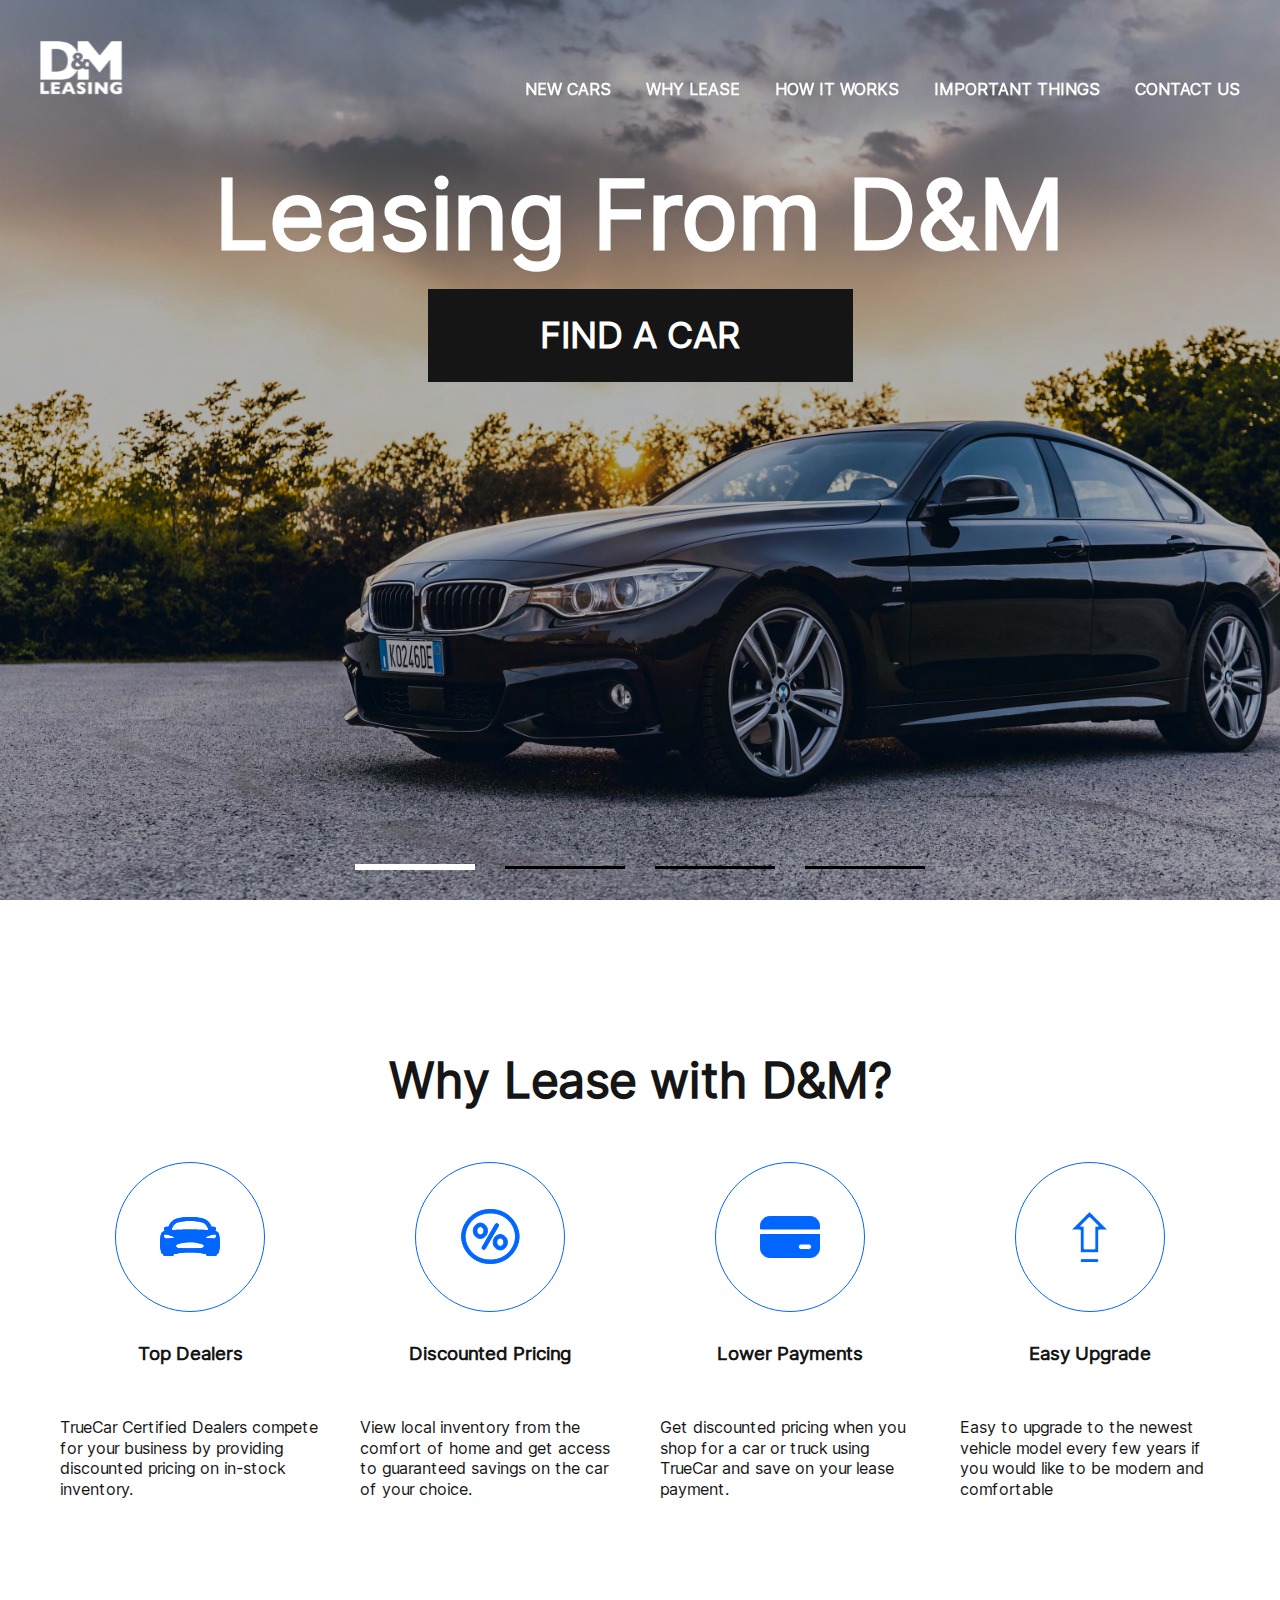
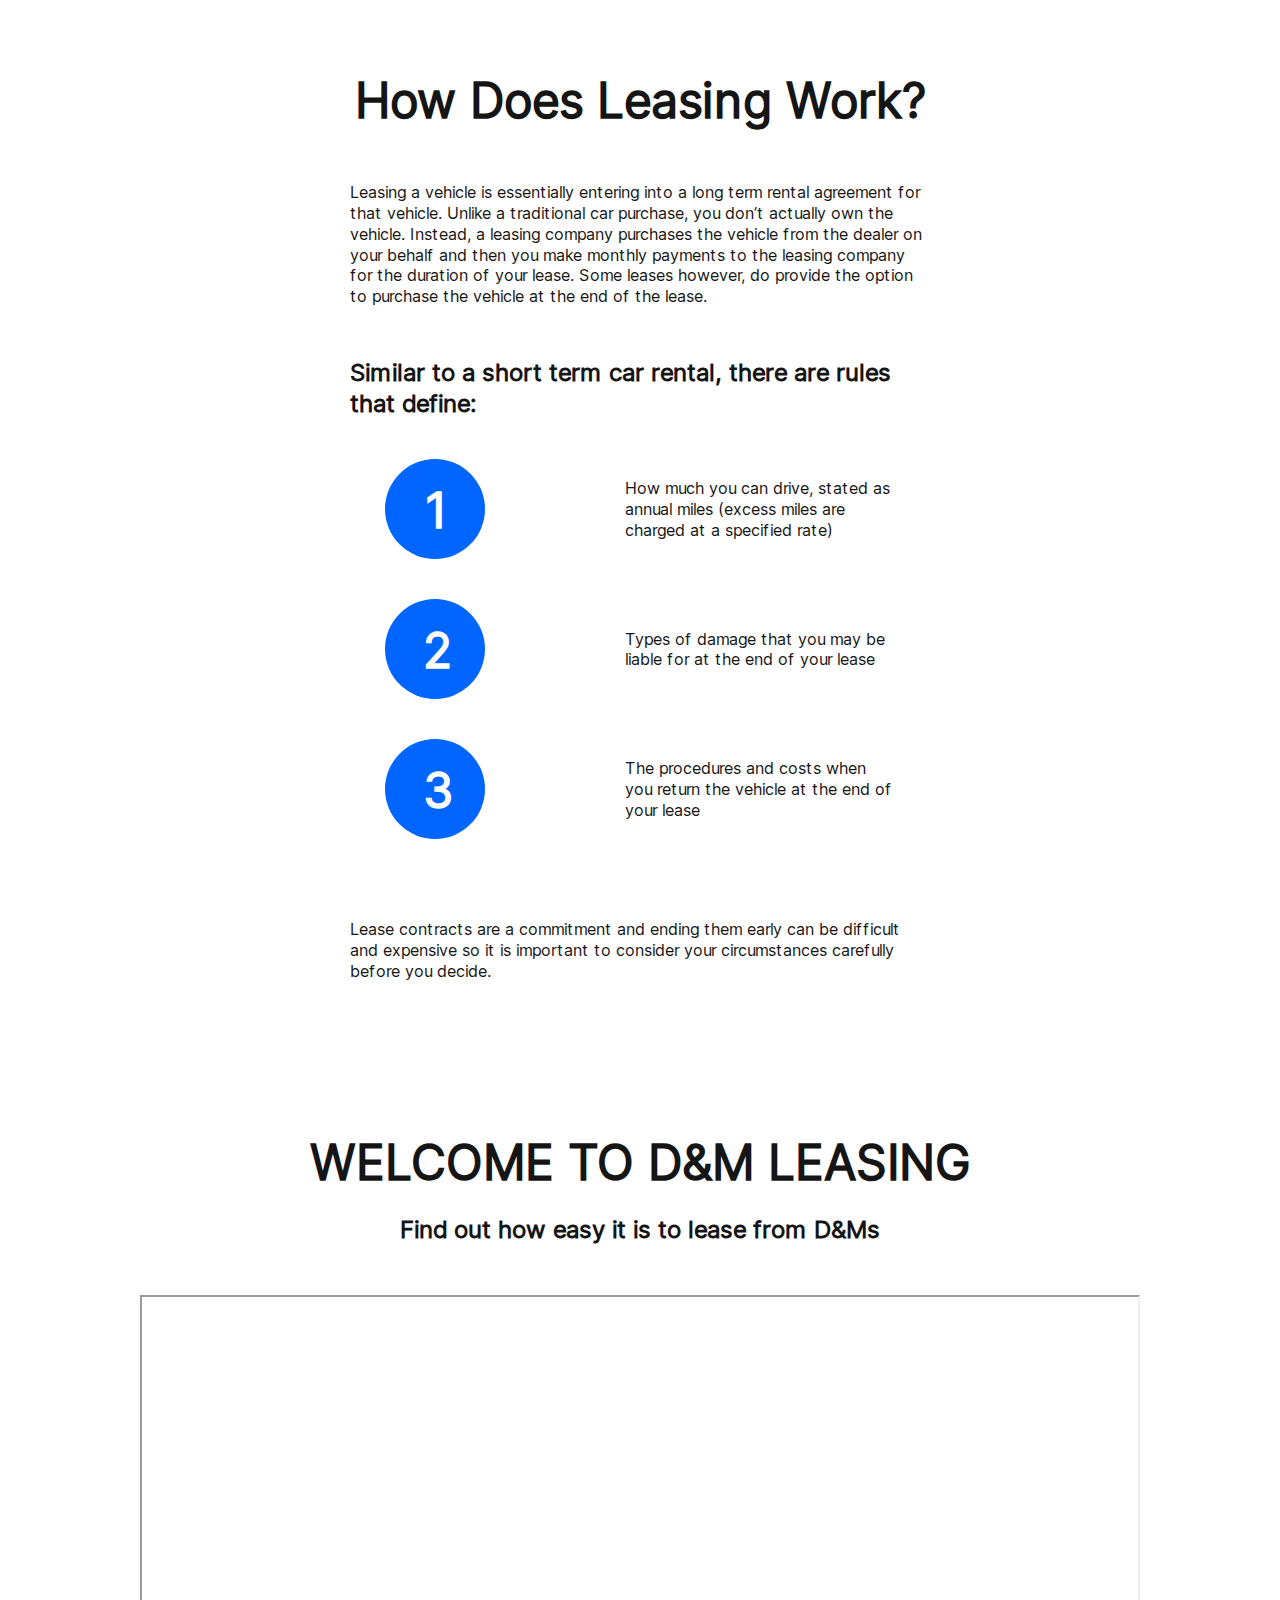
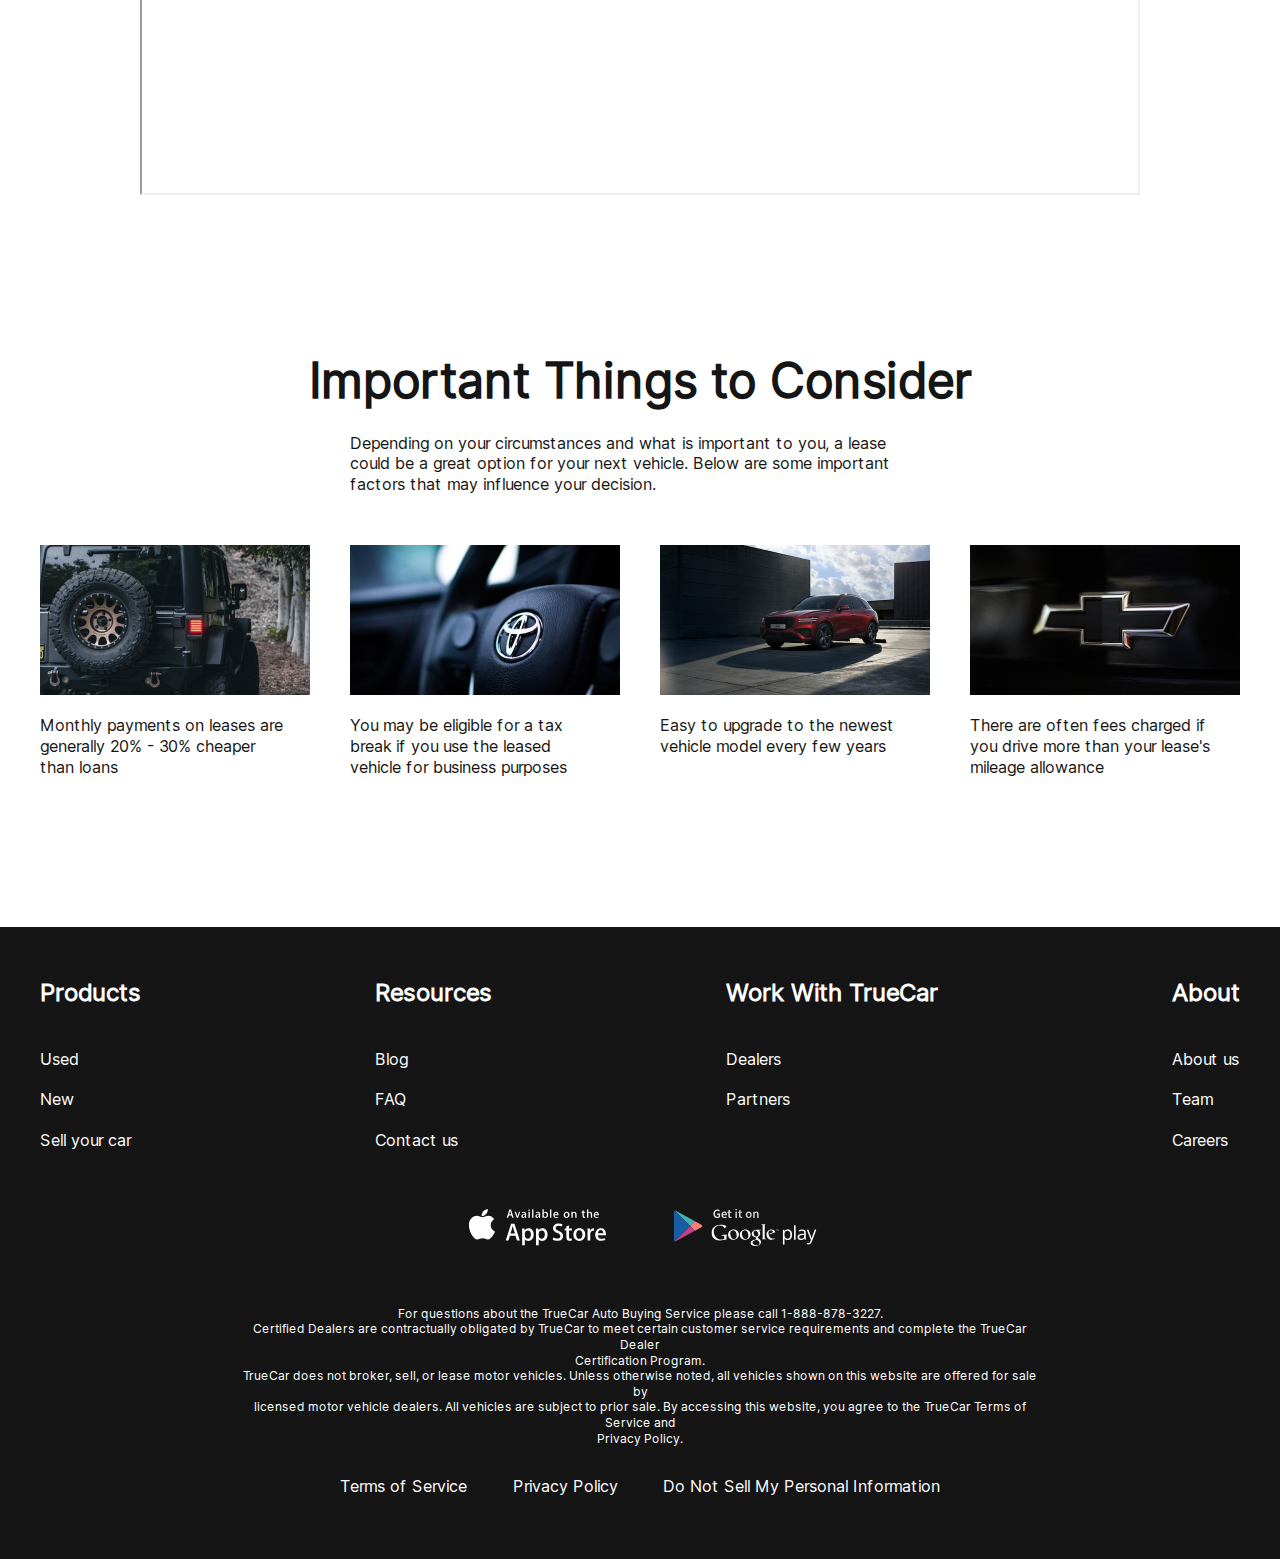
==== lease-cars_site/index.html @ ea1d6a27 "leaser-site" ====
<!DOCTYPE html>
<html lang="en">
<head>
	<meta charset="UTF-8">
	<meta http-equiv="X-UA-Compatible" content="IE=edge">
	<meta name="viewport" content="width=device-width, initial-scale=1.0">

	<link rel="stylesheet" href="normalize.css" type="text/css">
	<link rel="stylesheet" href="сommon.css" type="text/css">
	<link rel="stylesheet" href="page_index/index.css" type="text/css">

	<link rel="stylesheet" href="ready_elements/header/header.css" type="text/css">
	<link rel="stylesheet" href="ready_elements/footer/footer.css" type="text/css">

	<script defer src="ready_elements/header/header-burger.js"></script>
	<script defer src="ready_elements/slider/slider.js"></script>
	<script defer src="ready_elements/header/header-blackout.js"></script>

	<title>D&M</title>
</head>
<body>
	
	<header class="header">
		<div class="container">
			<nav class="nav">
				<a class="nav__logo-link" href="index.html">
					<img src="common_images/logo.svg" alt="Logotype" class="nav__logo-img">
				</a>
				<ul class="menu">
					<li class="menu__item"><a href="page_catalog/catalog.html" class="menu__link" target="_blank">NEW CARS</a></li>
					<li class="menu__item"><a href="#why-lease" class="menu__link">WHY LEASE</a></li>
					<li class="menu__item"><a href="#how-work" class="menu__link">HOW IT WORKS</a></li>
					<li class="menu__item"><a href="#important" class="menu__link">IMPORTANT THINGS</a></li>
					<li class="menu__item"><a href="page_contacts/contacts.html" class="menu__link" target="_blank">CONTACT US</a></li>
				</ul>
				<button class="menu__bureger" onclick="buregerClick()">
					<span class="menu__line menu__line-1"></span>
					<span class="menu__line menu__line-2"></span>
					<span class="menu__line menu__line-3"></span>
				</button>
			</nav>
		</div>
	</header>

	<main class="main">

		<section class="slider">
				<div class="container">
					<div class="slider__items-inner">
						<div class="slider__title1btn-inner">
							<h1 class="slider__title">
								Leasing From D&M
							</h1>
							<a href="page_catalog/catalog.html" class="slider__btn btn" target="_blank">
								FIND A CAR
							</a>
						</div>
						<div class="slider__numbers">
							<div class="slider__number slider__number-1 slider__number-active"></div>
							<div class="slider__number slider__number-2"></div>
							<div class="slider__number slider__number-3"></div>
							<div class="slider__number slider__number-4"></div>
						</div>
					</div>
				</div>
		</section>

		<section class="why-lease" id="why-lease">
			<div class="container">
				<h2 class="why-lease__title main-title">
					Why Lease with D&M?
				</h2>
				<div class="why-lease__items">
					<div class="why-lease__item">
						<img src="page_index/images/why-lease1.svg" alt="" class="why-lease__item-img">
						<h3 class="why-lease__item-title">Top Dealers</h3>
						<p class="why-lease__item-text">TrueCar Certified Dealers compete for your business by providing discounted pricing on in-stock inventory.</p>
					</div>
					<div class="why-lease__item">
						<img src="page_index/images/why-lease2.svg" alt="" class="why-lease__item-img">
						<h3 class="why-lease__item-title">Discounted Pricing</h3>
						<p class="why-lease__item-text">View local inventory from the comfort of home and get access to guaranteed savings on the car of your choice.</p>
					</div>
					<div class="why-lease__item">
						<img src="page_index/images/why-lease3.svg" alt="" class="why-lease__item-img">
						<h3 class="why-lease__item-title">Lower Payments</h3>
						<p class="why-lease__item-text">Get discounted pricing when you shop for a car or truck using TrueCar and save on your lease payment.</p>
					</div>
					<div class="why-lease__item">
						<img src="page_index/images/why-lease4.svg" alt="" class="why-lease__item-img">
						<h3 class="why-lease__item-title">Easy Upgrade</h3>
						<p class="why-lease__item-text">Easy to upgrade to the newest vehicle model every few years if you would like to be modern and comfortable</p>
					</div>
				</div>
			</div>
		</section>

		<section class="how-work" id="how-work">
			<div class="container">
				<h2 class="how-work__title main-title">
					How Does Leasing Work?
				</h2>
				<div class="how-work__text-inner">
					<p class="how-work__text">
						Leasing a vehicle is essentially entering into a long term rental agreement for that vehicle. Unlike a traditional car purchase, you don’t actually own the vehicle. Instead, a leasing company purchases the vehicle from the dealer on your behalf and then you make monthly payments to the leasing company for the duration of your lease. Some leases however, do provide the option to purchase the vehicle at the end of the lease.
					</p>
					<p class="how-work__rules-title bold-text">
						Similar to a short term car rental, there are rules that define:
					</p>
				</div>
				<div class="how-work__items">
					<div class="how-work__rules-item">
						<span class="how-work__item-number">1</span>
						<p class="how-work__item-text">How much you can drive, stated as annual miles (excess miles are charged at a specified rate)</p>
					</div>
					<div class="how-work__rules-item">
						<span class="how-work__item-number">2</span>
						<p class="how-work__item-text">Types of damage that you may be liable for at the end of your lease</p>
					</div>
					<div class="how-work__rules-item">
						<span class="how-work__item-number">3</span>
						<p class="how-work__item-text">The procedures and costs when you return the vehicle at the end of your lease</p>
					</div>
				</div>
				<div class="how-work__text-inner">
					<p class="how-work__contract-text">Lease contracts are a commitment and ending them early can be difficult and expensive so it is important to consider your circumstances carefully before you decide.</p>
				</div>
			</div>
		</section>

		<section class="welcome" id="welcome">
			<div class="container">
				<h2 class="welcome__title main-title">
					WELCOME TO D&M LEASING
				</h2>
				<p class="welcome__second-title bold-text">
					Find out how easy it is to lease from D&Ms
				</p>
				 <iframe class="welcome__video" width="1000" height="500" 
				 src="https://www.youtube-nocookie.com/embed/SMqif7h8lRY?controls=0" 
				 title="YouTube video player" allow="accelerometer; 
				 autoplay; clipboard-write; encrypted-media; gyroscope; picture-in-picture;
				 web-share" allowfullscreen></iframe>
			</div>
		</section>

		<div class="section important" id="important">
			<div class="container">
				<h2 class="important__title main-title">
					Important Things to Consider
				</h2>
				<div class="important__text-inner">
					<p class="important__text">
						Depending on your circumstances and what is important to you, a lease could be a great option for your next vehicle. Below are some important factors that may influence your decision.
					</p>
				</div>
				<div class="important__items">
					<div class="important__item">
						<img src="page_index/images/important1.jpg" alt="" class="important__item-img">
						<p class="important__item-text">Monthly payments on leases are generally 20% - 30% cheaper than loans</p>
					</div>
					<div class="important__item">
						<img src="page_index/images/important2.jpg" alt="" class="important__item-img">
						<p class="important__item-text">You may be eligible for a tax break if you use the leased vehicle for business purposes</p>
					</div>
					<div class="important__item">
						<img src="page_index/images/important3.jpg" alt="" class="important__item-img">
						<p class="important__item-text">Easy to upgrade to the newest vehicle model every few years</p>
					</div>
					<div class="important__item">
						<img src="page_index/images/important4.jpg" alt="" class="important__item-img">
						<p class="important__item-text">There are often fees charged if you drive more than your lease's mileage allowance</p>
					</div>
				</div>
			</div>
		</div>

	</main>

	<footer class="footer">
		<div class="container">
			<div class="footer__menu">
				<ul class="footer__menu-links">
					<li class="footer__menu-title">Products</li>
					<li class="footer__menu-item"><a href="#" class="footer__menu-link">Used</a></li>
					<li class="footer__menu-item"><a href="page_catalog/catalog.html" class="footer__menu-link" target="_blank">New</a></li>
					<li class="footer__menu-item"><a href="#" class="footer__menu-link">Sell your car</a></li>
				</ul>
				<ul class="footer__menu-links">
					<li class="footer__menu-title">Resources</li>
					<li class="footer__menu-item"><a href="#" class="footer__menu-link">Blog</a></li>
					<li class="footer__menu-item"><a href="#" class="footer__menu-link">FAQ</a></li>
					<li class="footer__menu-item"><a href="page_contacts/contacts.html" class="footer__menu-link" target="_blank">Contact us</a></li>
				</ul>
				<ul class="footer__menu-links">
					<li class="footer__menu-title">Work With TrueCar</li>
					<li class="footer__menu-item"><a href="#" class="footer__menu-link">Dealers</a></li>
					<li class="footer__menu-item"><a href="#" class="footer__menu-link">Partners</a></li>
				</ul>
				<ul class="footer__menu-links">
					<li class="footer__menu-title">About</li>
					<li class="footer__menu-item"><a href="#" class="footer__menu-link">About us</a></li>
					<li class="footer__menu-item"><a href="#" class="footer__menu-link">Team</a></li>
					<li class="footer__menu-item"><a href="#" class="footer__menu-link">Careers</a></li>
				</ul>
			</div>
			<div class="footer__download">
				<a href="" class="footer__download-link">
					<img src="common_images/app-store.svg" alt="" class="footer__download-img">
				</a>
				<a href="" class="footer__download-link"
				><img src="common_images/google-play.svg" alt="" class="footer__download-img">
				</a>
			</div>
			<p class="footer__text">For questions about the TrueCar Auto Buying Service please call 1-888-878-3227.<br>
				Certified Dealers are contractually obligated by TrueCar to meet certain customer 
				service requirements and complete the TrueCar Dealer 
													<br> Certification Program. <br>
				TrueCar does not broker, sell, or lease motor vehicles. Unless otherwise noted, 
				all vehicles shown on this website are offered for sale by <br> licensed motor vehicle 
				dealers. All vehicles are subject to prior sale. By accessing this website, 
				you agree to the TrueCar Terms of Service and <br> Privacy Policy.</p>
				<div class="footer__bottom-links">
					<a href="" class="footer__bottom-link">Terms of Service</a>
					<a href="" class="footer__bottom-link">Privacy Policy</a>
					<a href="" class="footer__bottom-link">Do Not Sell My Personal Information</a>
				</div>
		</div>
	</footer>

</body>
</html>
---- lease-cars_site/сommon.css ----
@font-face {
	font-family: "Inter regular";
	src: local("Inter regular"),
				url("fonts/Inter-Regular.woff2"), format("woff2"),
				url("fonts/Inter-Regular.woff"), format("woff"),
				url("fonts/Inter-Regular.ttf"), format("ttf"),
				url("fonts/Inter-Regular.eot"), format("eot");
}
@font-face {
	font-family: "Inter bold";
	src: local("Inter regular"),
				url("fonts/Inter-Bold.woff2"), format("woff2"),
				url("fonts/Inter-Bold.woff"), format("woff"),
				url("fonts/Inter-Bold.ttf"), format("ttf"),
				url("fonts/Inter-Bold.eot"), format("eot");
}
html{
	box-sizing: border-box;
}
*,
*::before,
*::after{
	box-sizing: inherit;
}
a{
	color: inherit;
	text-decoration: none;
}
h1,p,h2,h3,h4,span,ul{
	margin: 0;
	padding: 0;
}
button{
	color: inherit;
	font-size: inherit;
	background-color: transparent;
	border: none;	
	padding: 0;
	cursor: pointer;
}
li{
	list-style: none;
}
body{
	font-family: "Inter regular", sans-serif;
	font-weight: 400;
	font-size: 16px;
	color: #151515;
	line-height: 1.3;
}
.container{
	max-width: 1220px;
	margin: 0 auto;
	padding: 0 10px;
}
/*ready elements*/
.main-title{
	font-weight: 700;
	font-size: 3em;
}
.bold-text{
	font-weight: 700;
	font-size: 1.5em;
}
.btn{
	background-color: #151515;
	color: #ffff;
	font-weight: 700;
	cursor: pointer;
	border: none;
	padding: 13px 61px;
}
.btn:hover{
	transform: translate(2px, -2px);
	transition: 0.5s;
}
.btn:not(:hover){
	transform: none;
	transition: 0.5s;
}
/* Блокировка кнопки при окончание списка КАРТОЧЕК или СТАТЕЙ */
.btn-show-disabled{
	background-color: #727272;
	transition: 0.5s;
}
@media screen and (max-width: 600px) {
	.main__title{
		font-size: 2em;
	}
}
@media screen and (max-width: 500px) {
	.main__title{
		font-size: 2em;
	}
	.btn{
		padding: 10px 40px;
	}
}
/**ready elements**/
---- lease-cars_site/page_index/index.css ----
/*slider*/
.slider{
	height: 100vh;
	background-image: url("images/slider1.jpg");
	background-repeat: no-repeat;
	background-size: cover;
	background-position: bottom center;
	text-align: center;
	transition: background-image 0.5s ease-in-out;
}
.slider__items-inner{
	display: flex;
	justify-content: space-between;
	flex-direction: column;
	height: 100vh;
	align-items: center;
}
.slider__title{
	color: #ffff;
	padding-top: 170px;
	font-size: 6em;
	line-height: 0.93;
}
.slider__btn{
	margin-top: 30px;
	display: inline-block;
	padding: 23px 112.5px;
	font-size: 2.25em;
}
.slider__numbers{
	padding-bottom: 30px;
	display: flex;
	justify-content: space-between;
	align-items: center;
	width: 570px;
}
.slider__number{
	background-color: #000000;
	height: 3px;
	width: 120px;
	transition: 0.5s ease-in-out;
}
.slider__number-active{
	height: 6px;
	background-color: #fff;
	transition: 0.5s ease-in-out;
}
/**slider**/
/*why lease*/
.why-lease,
.how-work,
.important,
.welcome{
	padding-top: 250px;
	margin-top: -100px;
	text-align: center;
}
.why-lease__items {
	display: flex;
	justify-content: space-between;
	flex-wrap: wrap;
	align-items: center;
}
.why-lease__item {
	align-items: center;
	margin-top: 50px;
	width: 25%;
	display: flex;
	flex-direction: column;
	justify-content: space-between;
}
.why-lease__item-img {
	margin: 0 60px 30px 60px;
	width: 150px;
}
.why-lease__item-title {
	margin-bottom: 30px;
}
.why-lease__item-text {
	padding: 20px;
	text-align: left;
}
/**why lease**/
/*how work*/
.how-work__text-inner{
	max-width: 580px;
	margin: 0 auto;
}
.how-work__text {
	margin-top: 50px;
	text-align: left;
}
.how-work__rules-title {
	margin-top: 50px;
	text-align: left;
}
.how-work__items{
	margin-top: 50px;
	max-width: 510px;
	margin: 0 auto;
}
.how-work__rules-item {
	margin-top: 40px;
	display: flex;
	justify-content: space-between;
	align-items: center;
}
.how-work__item-number {
	border-radius: 50%;
	padding: 21px 38px;
	background-color: #0066FF;
	color: #fff;
	font-weight: 700;
	font-size: 3em;
	width: 100px;
	height: 100px;
}
.how-work__item-text {
	max-width: 270px;
	text-align: left;
}
.how-work__contract-text {
	margin-top: 80px;
	text-align: left;
}
/**how work**/
/*welcome*/
.welcome__second-title{
	margin-top: 20px;
}
.welcome__video{
	margin-top: 50px;
}
/**welcome**/
/*important*/
.important__text-inner{
	max-width: 580px;
	margin: 0 auto;
}
.important__text{
	margin-top: 20px;
	text-align: left;
}
.important__items{
	display: flex;
	justify-content: space-between;
	align-items: flex-start;
	margin-top: 50px;
	flex-wrap: wrap;
}
.important__item{
	display: flex;
	flex-direction: column;
	text-align: left;
	max-width: 270px;
	height: 100%;
}
.important__item-text{
	margin-top: 20px;
	padding-right: 20px;
}
/**important**/
@media screen and (max-width: 1200px){
	.slider__title{
		font-size: 4em;
	}
	.slider__btn{
		font-size: 1.75em;
		padding: 15px 70px;
	}
	.slider__numbers{
		width: 300px;
	}
	.slider__number{
		width: 60px;
	}
	.why-lease,
	.important,
	.how-work,
	.welcome{
		margin-top: 100px;
	}
	.why-lease__items{
		align-items: flex-start;
	}
	.why-lease__item{
		width: 50%;
	}
	.why-lease__item-img{
		width: 50%;
	}
	.important__item-img{
		width: 450px;
	}
	.important__item{
		margin: 80px 20px 0 0 ;
		max-width: 450px;
	}
}
@media screen and (max-width: 1000px) {
	.welcome__video{
		width: 100%;
	}
	.important__items{
		flex-direction: column;
		align-items: center;
	}
	.important__item{
		max-width: 100%;
		align-items: center;
	}
	.important__item-img{
		width: 600px;
	}
}
@media screen and (max-width: 650px) {
	.slider__numbers{
		width: 280px;
	}
	.slider__number{
		width: 50px;
	}
	.why-lease__item{
		width: 100%;
	}
	.why-lease__item-img{
		width: 50%;
	}
	.welcome__video{
		height: 300px;
	}
	.important__item-img{
		max-width: 100%;
	}
}
@media screen and (max-width: 500px) {
	.slider__title{
		font-size: 2.3em;
	}
	.slider__btn{
		padding: 15px 48px;
	}
	.how-work__item-text{
		padding-left: 30px;
	}
	.welcome__video{
		height: 200px;
	}
}
---- lease-cars_site/ready_elements/header/header.css ----
/*header*/
.header{
	width: 101%;
	position: fixed;
	left: 50%;
	transform: translateX(-50%);
	z-index: 1;
	transition: background-color 0.2s ease;
}
.nav{
	display: flex;
	justify-content: space-between;
	margin: 40px 0 45px;
}
.nav__logo-link{
	display: inline;
}
.nav__logo-link:hover{
	transform: translate(2px, -2px);
	transition: 0.5s;
}
.nav__logo-link:not(:hover){
	transform: none;
	transition: 0.5s;
}
.menu{
	display: flex;
	justify-content: space-between;
	align-items: flex-end;
	gap: 35px;
	font-weight: 700;
	color: #fff;
}
.menu__item:hover{
	color: #0066FF;
	transition: color 0.15s ease-in-out;
}
.menu__item:not(:hover){
	transition: color 0.15s ease-in-out;
}
/* burger */
.menu__bureger{
	display: none;
}
/**burger**/
@media screen and (max-width: 1200px) {
	.nav{
		margin: 25px 0 30px;
	}
}
@media screen and (max-width: 900px) {
	.menu{
		position: relative;
		margin: 0;
		display: flex;
		flex-direction: column;
		height: 0px;
		width: 100%;
		font-size: 1.5em;
	}
	.menu-active{
		margin: 80px 0 0 10px;
		height: 100%;
	}
	.menu__item{
		overflow: hidden;
		height: 0;
	}
	.menu__item-active{
		padding-top: 40px;
		overflow: visible;
		border-bottom: 1px solid #ffffff;
		height: 100%;
		width: 100%;
	}
	/* Burger */
	.menu__bureger{
		padding-top: 11px;
		border: none;
		background-color: transparent;
		width: 50px;
		height: 47px;
		display: flex;
		justify-content: space-between;
		flex-direction: column;
	}
	.menu__line{
		width: 42px;
		height: 5px;
		background-color: #fff;
		border-radius: 5px;
	}
	.menu__line-1{
		transform: none;
		transform-origin: right;
		transition: transform 0.4s ease;
	}
	.menu__line-2{
		transition: height 0.04s ease;
	}
	.menu__line-3{
		transform: none;
		transform-origin: right;
		transition: transform 0.4s ease;
	}
	.menu__line-1-active{
		transform: rotate(-45deg);
		transform-origin: right;
		transition: transform 0.4s ease;
	}
	.menu__line-2-active{
		height: 0;
		overflow: hidden;
		transition: height 0.04s ease;
	}
	.menu__line-3-active{
		transform: rotate(45deg);
		transform-origin: right;
		transition: transform 0.4s ease;
	}
	/**Burger**/
}
@media screen and (max-width: 440px) {
	.menu__item{
		font-size: 0.8em;
		padding-top: 8px;
	}
}
/**header**/
---- lease-cars_site/ready_elements/footer/footer.css ----
/*footer*/
.footer{
	margin-top: 150px;
	padding-bottom: 32px;
	background-color: #151515;
	color: #ffff;
}
.footer__menu {
	padding-top: 50px;
	display: flex;
	justify-content: space-between;
}
.footer__menu-links {
	display: flex;
	flex-direction: column;
	gap: 20px;
}
.footer__menu-title {
	margin-bottom: 20px;
	font-weight: 700;
	font-size: 1.5em;
}
.footer__download{
	max-width: 375px;
	margin: 50px auto;
	display: flex;
	justify-content: space-between;
}
.footer__text {
	display: block;
	margin: 0 auto;
	max-width: 800px;
	text-align: center;
	font-size: 0.75em;
}
.footer__bottom-links {
	margin: 30px auto;
	max-width: 600px;
	display: flex;
	justify-content: space-between;
	gap: 40px;
}
.footer__download-link:hover{
	transform: translate(4px, -4px);
	transition: 1s;
}
.footer__download-link:not(:hover){
	transform: none;
	transition: 1s;
}
.footer__menu-link:hover,
.footer__bottom-link:hover{
	color: #0066FF;
	transition: color 0.15s ease-in-out;
}
.footer__menu-link:not(:hover),
.footer__bottom-link:not(:hover){
	transition: color 0.15s ease-in-out;
}
@media screen and (max-width: 1200px) {
	.footer{
		margin-top: 100px;

	}
}
@media screen and (max-width: 600px) {
	.footer{
		font-size: 0.9em;
	}
	.footer__menu{
		flex-wrap: wrap;
		font-size: 1.6em;
	}
	.footer__menu-links{
		margin-top: 60px;
		padding-right: 70px;
	}
	.footer__download,
	.footer__bottom-links{
		flex-direction: column;
	}
	.footer__download-link{
		margin-top: 60px;
	}
	.footer__download-img{
		width: 100%;
	}
	.footer__bottom-links{
		text-align: center;
		margin: 50px 0 0;
		font-size: 1.4em;
	}
}
@media screen and (max-width: 420px) {
	.footer__menu-links{
		padding-right: 30px;
	}
}


/**footer**/
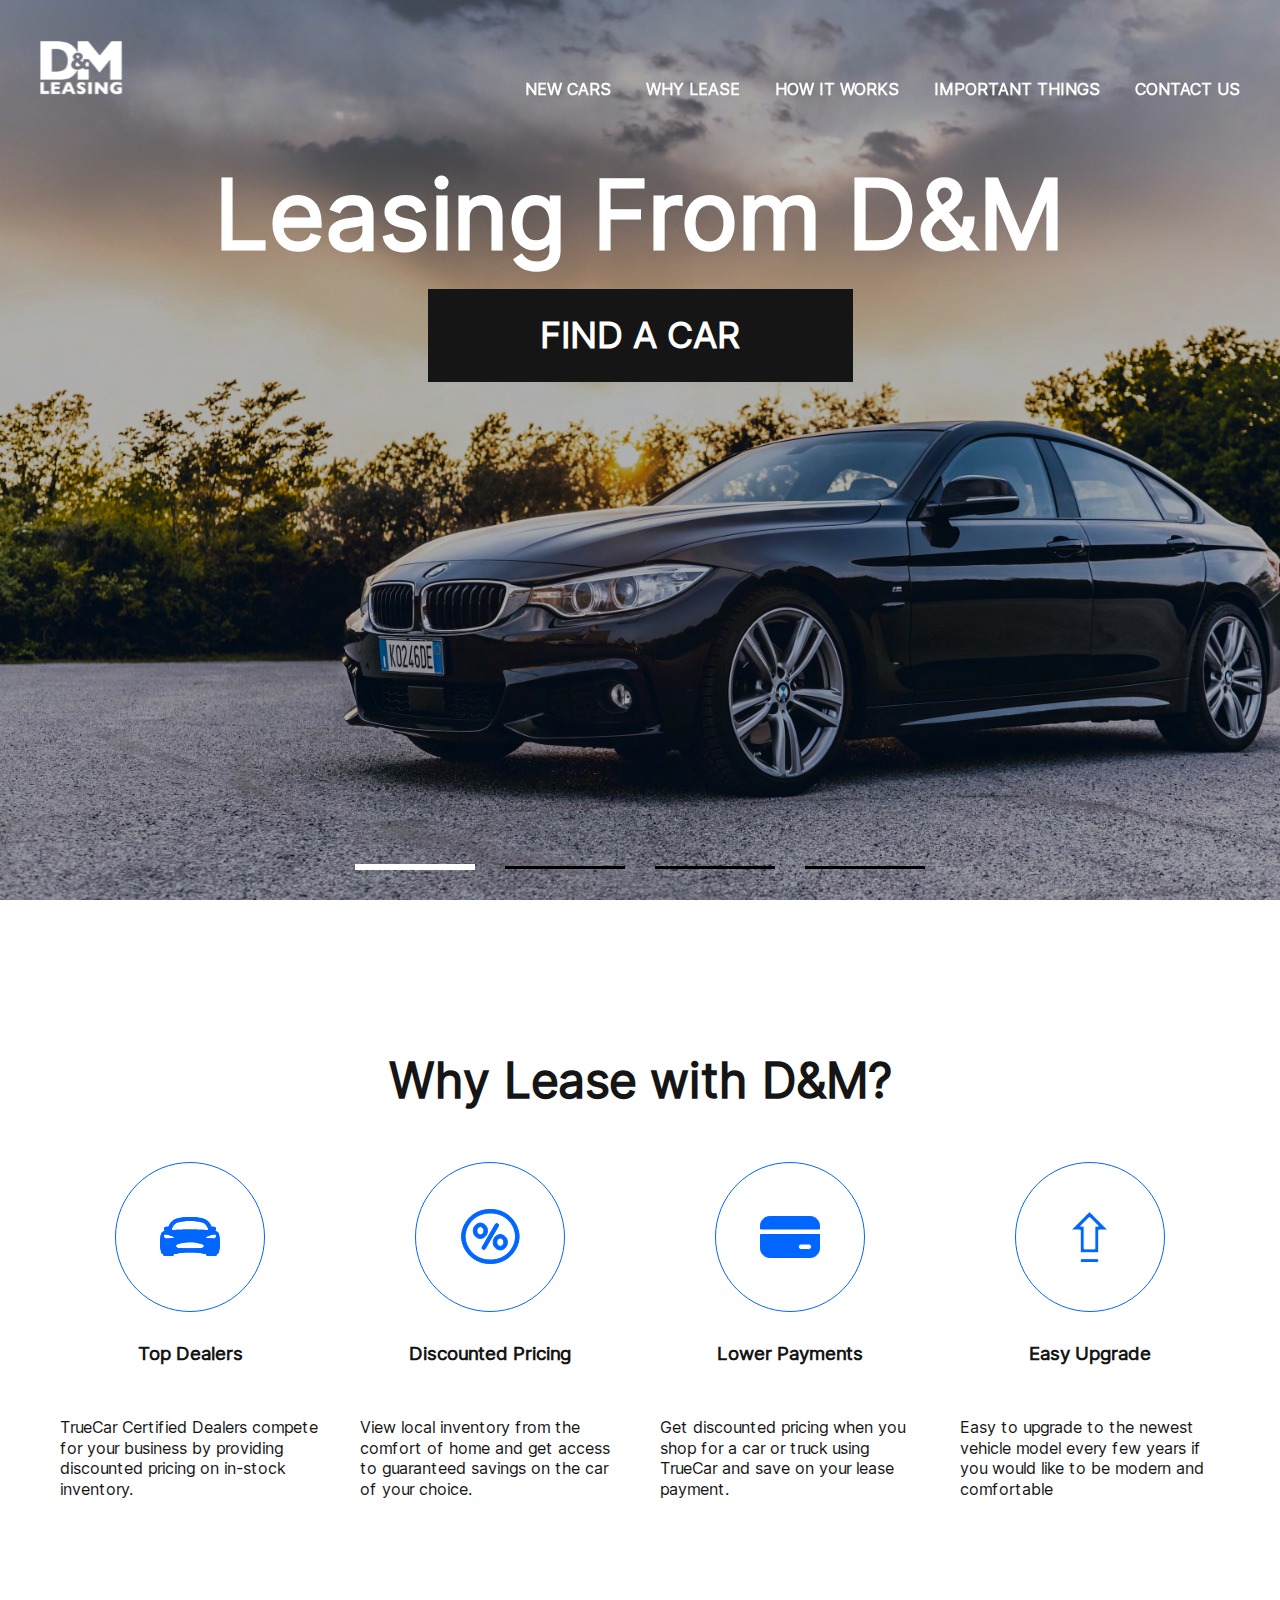
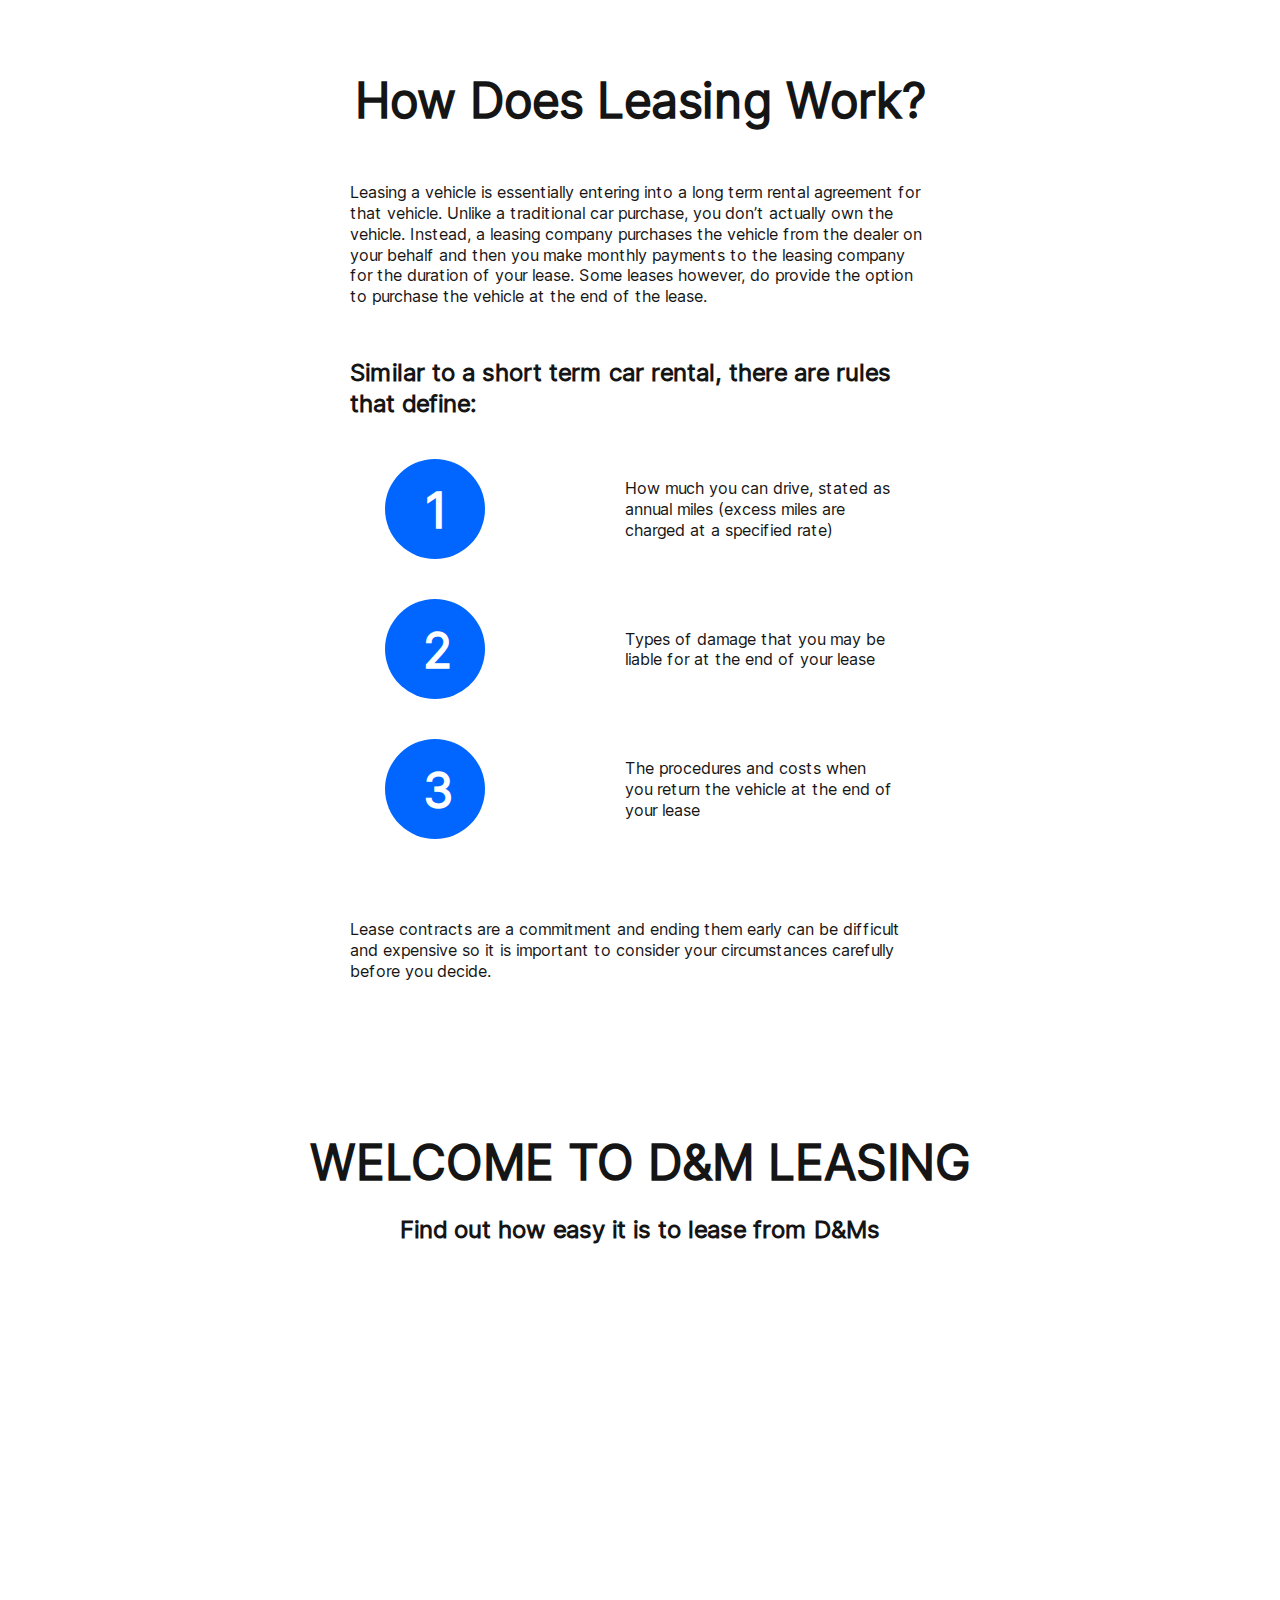
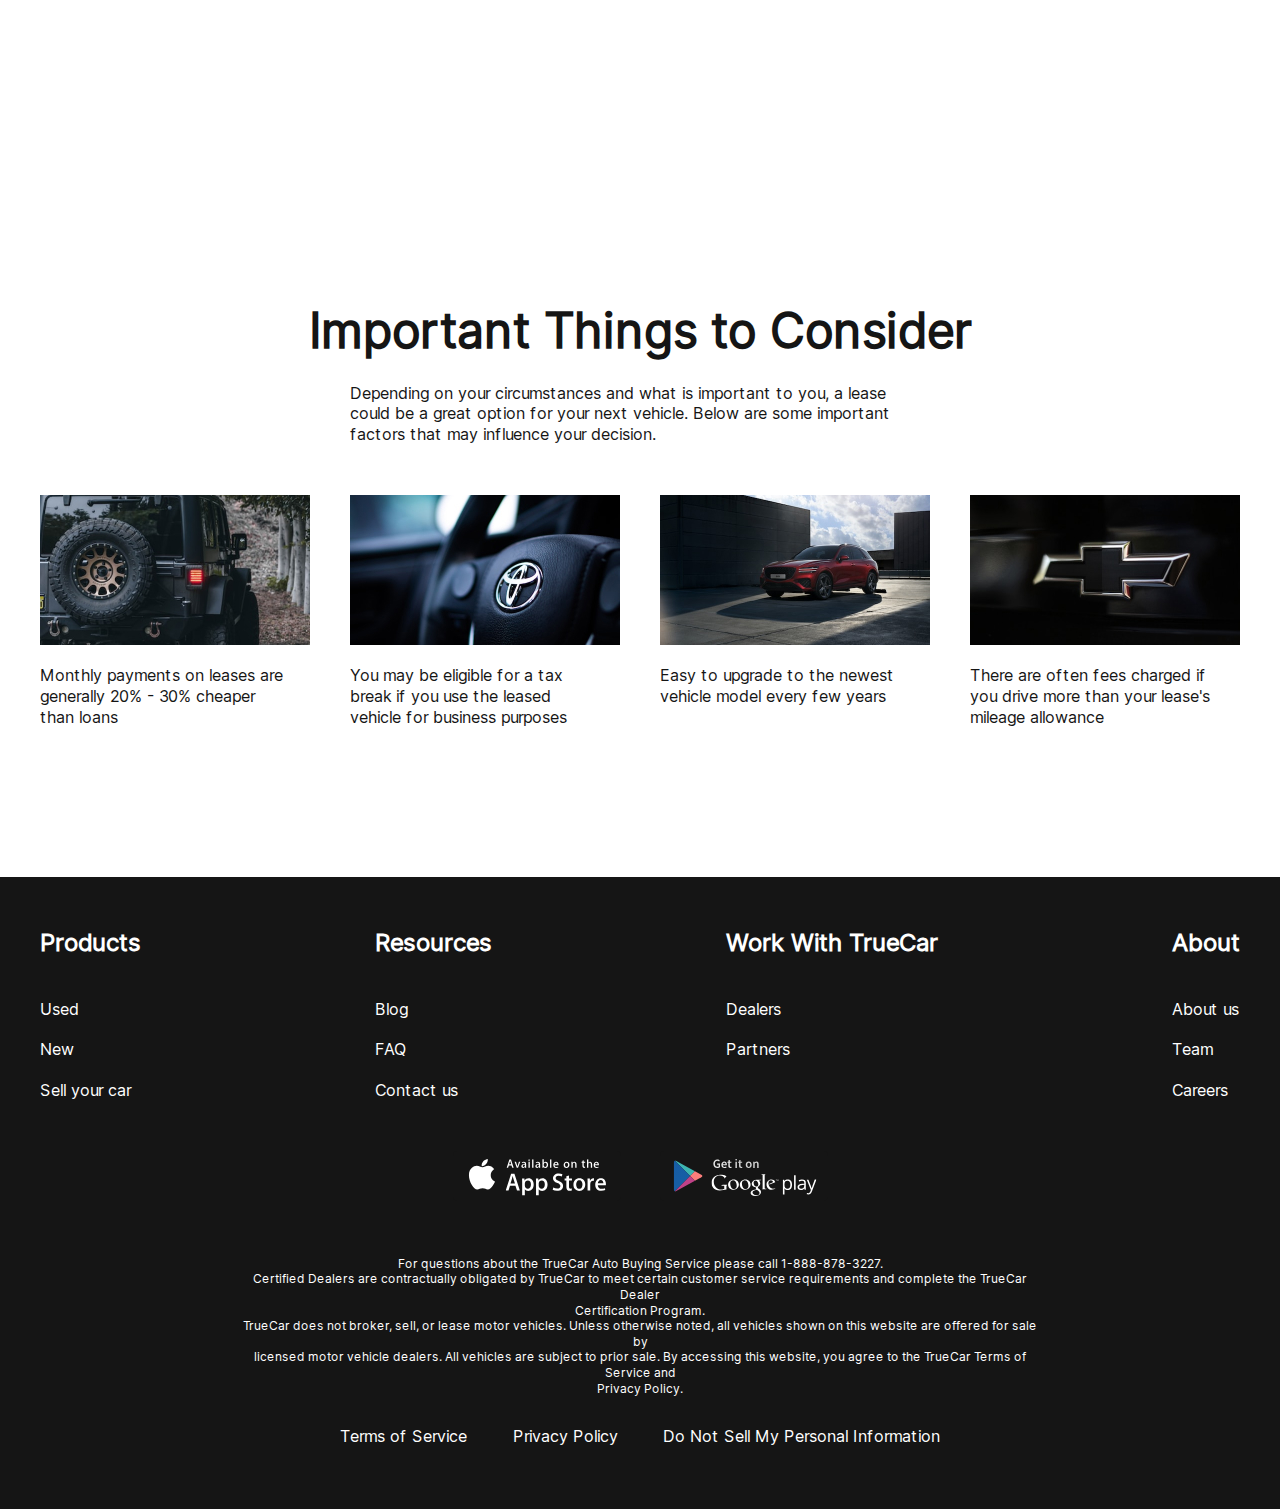
==== commit b35744b1: "lease-cars" ====
--- a/lease-cars_site/index.html
+++ b/lease-cars_site/index.html
@@ -14,6 +14,7 @@
 
 	<script defer src="ready_elements/header/header-burger.js"></script>
 	<script defer src="ready_elements/slider/slider.js"></script>
+	<script defer src="ready_elements/header/header-anchors.js"></script>
 	<script defer src="ready_elements/header/header-blackout.js"></script>
 
 	<title>D&M</title>
@@ -27,11 +28,11 @@
 					<img src="common_images/logo.svg" alt="Logotype" class="nav__logo-img">
 				</a>
 				<ul class="menu">
-					<li class="menu__item"><a href="page_catalog/catalog.html" class="menu__link" target="_blank">NEW CARS</a></li>
-					<li class="menu__item"><a href="#why-lease" class="menu__link">WHY LEASE</a></li>
-					<li class="menu__item"><a href="#how-work" class="menu__link">HOW IT WORKS</a></li>
-					<li class="menu__item"><a href="#important" class="menu__link">IMPORTANT THINGS</a></li>
-					<li class="menu__item"><a href="page_contacts/contacts.html" class="menu__link" target="_blank">CONTACT US</a></li>
+					<li class="menu__item"><a href="page_catalog/catalog.html" class="menu__link menu__link-page" target="_blank">NEW CARS</a></li>
+					<li class="menu__item" onclick="anchorScroll('.why-lease')"><a class="menu__link">WHY LEASE</a></li>
+					<li class="menu__item" onclick="anchorScroll('.how-work')"><a class="menu__link">HOW IT WORKS</a></li>
+					<li class="menu__item"  onclick="anchorScroll('.important')"><a class="menu__link">IMPORTANT THINGS</a></li>
+					<li class="menu__item"><a href="page_contacts/contacts.html" class="menu__link menu__link-page" target="_blank">CONTACT US</a></li>
 				</ul>
 				<button class="menu__bureger" onclick="buregerClick()">
 					<span class="menu__line menu__line-1"></span>
@@ -136,11 +137,7 @@
 				<p class="welcome__second-title bold-text">
 					Find out how easy it is to lease from D&Ms
 				</p>
-				 <iframe class="welcome__video" width="1000" height="500" 
-				 src="https://www.youtube-nocookie.com/embed/SMqif7h8lRY?controls=0" 
-				 title="YouTube video player" allow="accelerometer; 
-				 autoplay; clipboard-write; encrypted-media; gyroscope; picture-in-picture;
-				 web-share" allowfullscreen></iframe>
+				<iframe class="welcome__video" src="https://vk.com/video_ext.php?oid=-37270467&id=162853731&hash=7e5763c77d425bfb" frameborder="0" allowfullscreen="1" allow="autoplay; encrypted-media; fullscreen; picture-in-picture"></iframe>
 			</div>
 		</section>
 
--- a/lease-cars_site/page_index/index.css
+++ b/lease-cars_site/page_index/index.css
@@ -51,8 +51,7 @@
 .how-work,
 .important,
 .welcome{
-	padding-top: 250px;
-	margin-top: -100px;
+	margin-top: 150px;
 	text-align: center;
 }
 .why-lease__items {
@@ -130,6 +129,10 @@
 }
 .welcome__video{
 	margin-top: 50px;
+	width: 900px;
+	height: 450px;
+	border: none;
+	border-radius: 5px;
 }
 /**welcome**/
 /*important*/
--- a/lease-cars_site/ready_elements/header/header.css
+++ b/lease-cars_site/ready_elements/header/header.css
@@ -30,6 +30,15 @@
 	gap: 35px;
 	font-weight: 700;
 	color: #fff;
+}
+.menu__link{
+	pointer-events: none;
+}
+.menu__link-page{
+	pointer-events: auto;
+}
+.menu__item{
+	cursor: pointer;
 }
 .menu__item:hover{
 	color: #0066FF;
